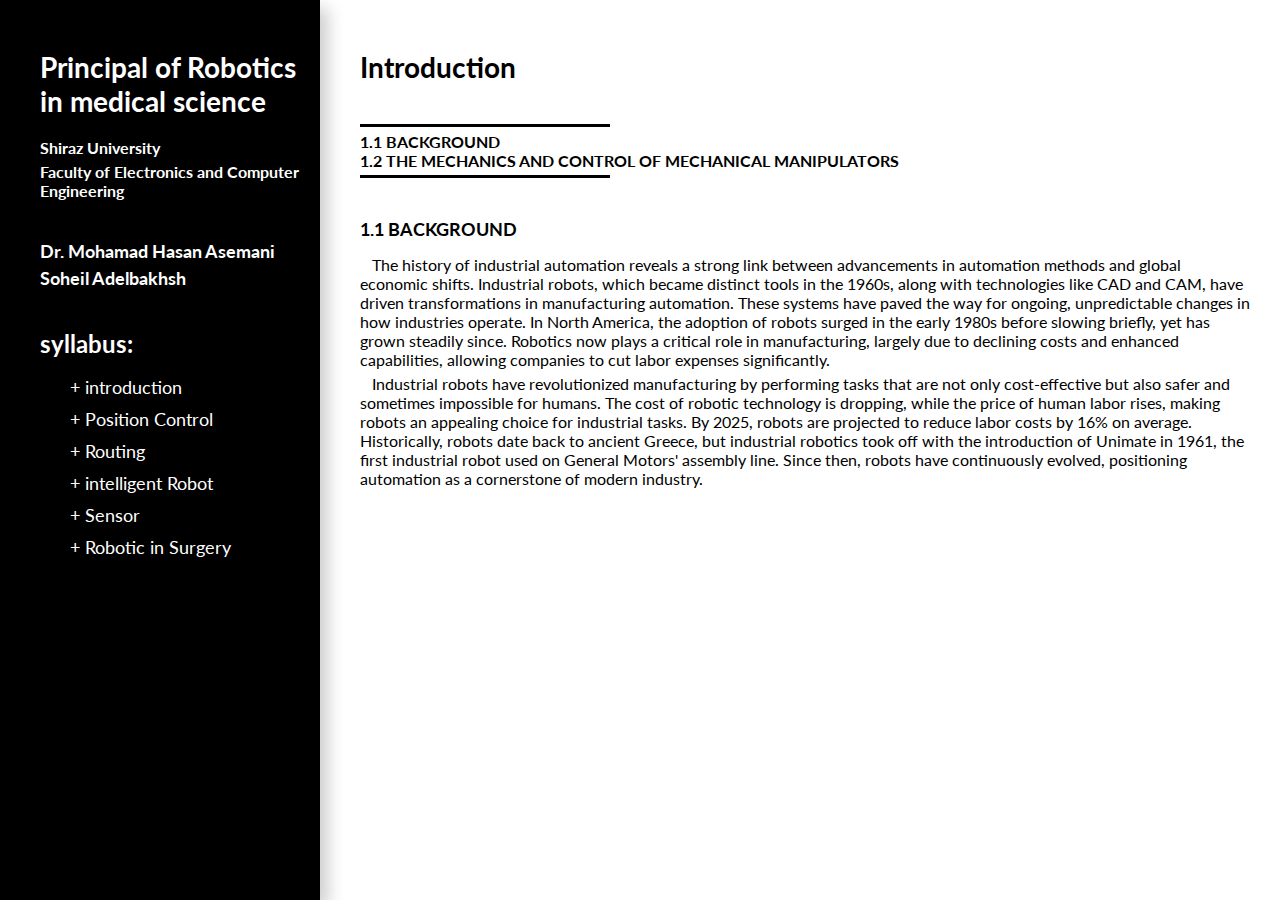
==== introduction/introduction1/introduction.html @ 7c98d3ae "base" ====
<!DOCTYPE html>
<html>
    <head>
        <title>
            introduction2
        </title>


        <link rel="preconnect" href="https://fonts.googleapis.com">
        <link rel="preconnect" href="https://fonts.gstatic.com" crossorigin>
        <link href="https://fonts.googleapis.com/css2?family=Lato:ital,wght@0,100;0,300;0,400;0,700;0,900;1,100;1,300;1,400;1,700;1,900&display=swap" rel="stylesheet">



        <link rel="stylesheet" href="./style.css">

    </head>
    <body>
        <div class="container" id="bigContainer">
            <div id="leftSection">

                <div id="textSection">
                    <h1>Principal of Robotics in medical science</h1>
                    <h4 class="muted">Shiraz University</h4>
                    <h4 class="mgBtBig">Faculty of Electronics and Computer Engineering</h4>
                    <div id="author" class="mgBtBig">
                        <h3 class="mgBtSm">Dr. Mohamad Hasan Asemani</h4>
                        <h3>Soheil Adelbakhsh</h4>    
                    </div>
                    
                    <div id="syllabus">
                        <div>
                            <h2 class="mgBtMd">syllabus:</h2>
                            <button class="mgBtSm"><span>+ </span>introduction</button>
                            <div class="mgBtSm jsSyllabus">
                                <a href=""><span>- </span>part 1</a>
                                <a href=""><span>- </span>part 2</a>
                            </div>
                        </div>

                        <div>
                        <button class="mgBtSm"><span>+ </span>Position Control</button>
                            <div class="mgBtSm">
                                <a href=""><span>- </span>part 1</a>
                                <a href=""><span>- </span>part 2</a>
                            </div>
                        </div>
                        <div>
                            <button class="mgBtSm"><span>+ </span>Routing</button>
                            <div class="mgBtSm">
                                <a href=""><span>- </span>part 1</a>
                                <a href=""><span>- </span>part 2</a>
                            </div>
                        </div>
                        <div>
                            <button class="mgBtSm"><span>+ </span>intelligent Robot</button>
                            <div class="mgBtSm">
                                <a href=""><span>- </span>part 1</a>
                                <a href=""><span>- </span>part 2</a>
                            </div>
                        </div>
                        <div>
                            <button class="mgBtSm"><span>+ </span>Sensor</button>
                            <div class="mgBtSm">
                                <a href=""><span>- </span>part 1</a>
                                <a href=""><span>- </span>part 2</a>
                            </div>
                        </div>
                        <div>
                            <button><span>+ </span>Robotic in Surgery</button>
                            <div class="mgBtSm">
                                <a href=""><span>- </span>part 1</a>
                                <a href=""><span>- </span>part 2</a>
                            </div>
                        </div>
                    </div>

                </div>
                
            </div>


            <div id="right-section">
                <div id="up-section"  class="mgBtBig">
                    <h1 class="mgBtBig">Introduction</h1>
                    <span class="mgBtSm"></span>
                    <div class="mgBtSm">
                        <h4><span>1.1 </span> BACKGROUND</h4>
                        <h4><span>1.2 </span>THE MECHANICS AND CONTROL OF MECHANICAL MANIPULATORS</h4>
                    </div>
                    <span></span>
                </div>

                <div id="down-section">
                    <h3 class="mgBtMd"><span>1.1 </span> BACKGROUND</h3>
                    <p class="mgBtSm">
                        &nbsp; &nbsp;The history of industrial automation reveals a strong link between advancements in automation methods and global economic shifts. Industrial robots, which became distinct tools in the 1960s, along with technologies like CAD and CAM, have driven transformations in manufacturing automation. These systems have paved the way for ongoing, unpredictable changes in how industries operate. In North America, the adoption of robots surged in the early 1980s before slowing briefly, yet has grown steadily since. Robotics now plays a critical role in manufacturing, largely due to declining costs and enhanced capabilities, allowing companies to cut labor expenses significantly.
                    </p>
                    <p>
                        &nbsp; &nbsp;Industrial robots have revolutionized manufacturing by performing tasks that are not only cost-effective but also safer and sometimes impossible for humans. The cost of robotic technology is dropping, while the price of human labor rises, making robots an appealing choice for industrial tasks. By 2025, robots are projected to reduce labor costs by 16% on average. Historically, robots date back to ancient Greece, but industrial robotics took off with the introduction of Unimate in 1961, the first industrial robot used on General Motors' assembly line. Since then, robots have continuously evolved, positioning automation as a cornerstone of modern industry.
                    </p>
                </div>
            </div>
        </div>







        <script src="./script.js"></script>
    </body>
</html>
---- introduction/introduction1/style.css ----
* {
    font-family: Lato,proxima-nova,Helvetica Neue,Arial,sans-serif;
    margin: 0;
    padding: 0;
}

body {
    overflow: hidden;
}

a {
    color: white;
    text-decoration: none;
}

button {
    background-color: black;
    border: none;
    color: white;
    margin: 0;
    padding: 0;
    text-align: left;
}

button:hover {
    cursor: pointer;
}

a:hover {
    color: white; 
    text-decoration:none; 
    cursor:pointer;
}

@media(min-width: 1024px) {
    #bigContainer {
        display: flex;
        flex-direction: row;
    }
    
    #leftSection {
        flex: 0 0 320px;
        height: 100vh;
        overflow-y: scroll;
        background-color: black;
        color: white;
        box-shadow: 0.5rem 0.5rem 1rem rgba(0,0,0,0.2);
    }

    #textSection {
        width: 260px;
        padding: 50px 20px 30px 40px;
        word-wrap: break-word;
    }

    #textSection > .muted {
        margin: 20px 0px 5px 0px;
    }

    #syllabus {
        display: flex;
        flex-direction: column;
    }

    #syllabus > div > button {
        font-size: 1.125rem;
        text-align: left;
        margin-left: 25px;
        padding: 2.5px 5px 2.5px 5px;
    }
    
    #syllabus > div > button:hover {
        transform: scale(1.1);
        transition: all 0.3s ease-in-out;
    }

    #syllabus > div > div {
        display: none;
        flex-direction: column;
    }

    #syllabus > div > div > a {
        padding: 2.5px 5px 2.5px 5px;
        margin-left: 55px;
    }

    #syllabus > div > div > a:hover {
        transform: scale(1.1);
        transition: all 0.3s ease-in-out;
    }
    
    #right-section {
        max-width: 1000px;
        height: 200px;
        padding: 50px 30px 50px 40px;
        text-wrap: wrap;
        flex-grow: 1;
    }

    #up-section > span {
        display: block;
        width: 250px;
        height: 3px;
        background-color: black;
    }

}

h1 {
    font-size: 1.75rem;
    font-weight: bold;
}

h2 {
    font-size: 1.5rem;
}

h3 {
    font-size: 1.15rem;
}

.muted {
    color: white;
}

.mgBtBig {
    margin-bottom: 40px;
}

.mgBtSm {
    margin-bottom: 5px;
}

.mgBtMd{
    margin-bottom: 15px;
}
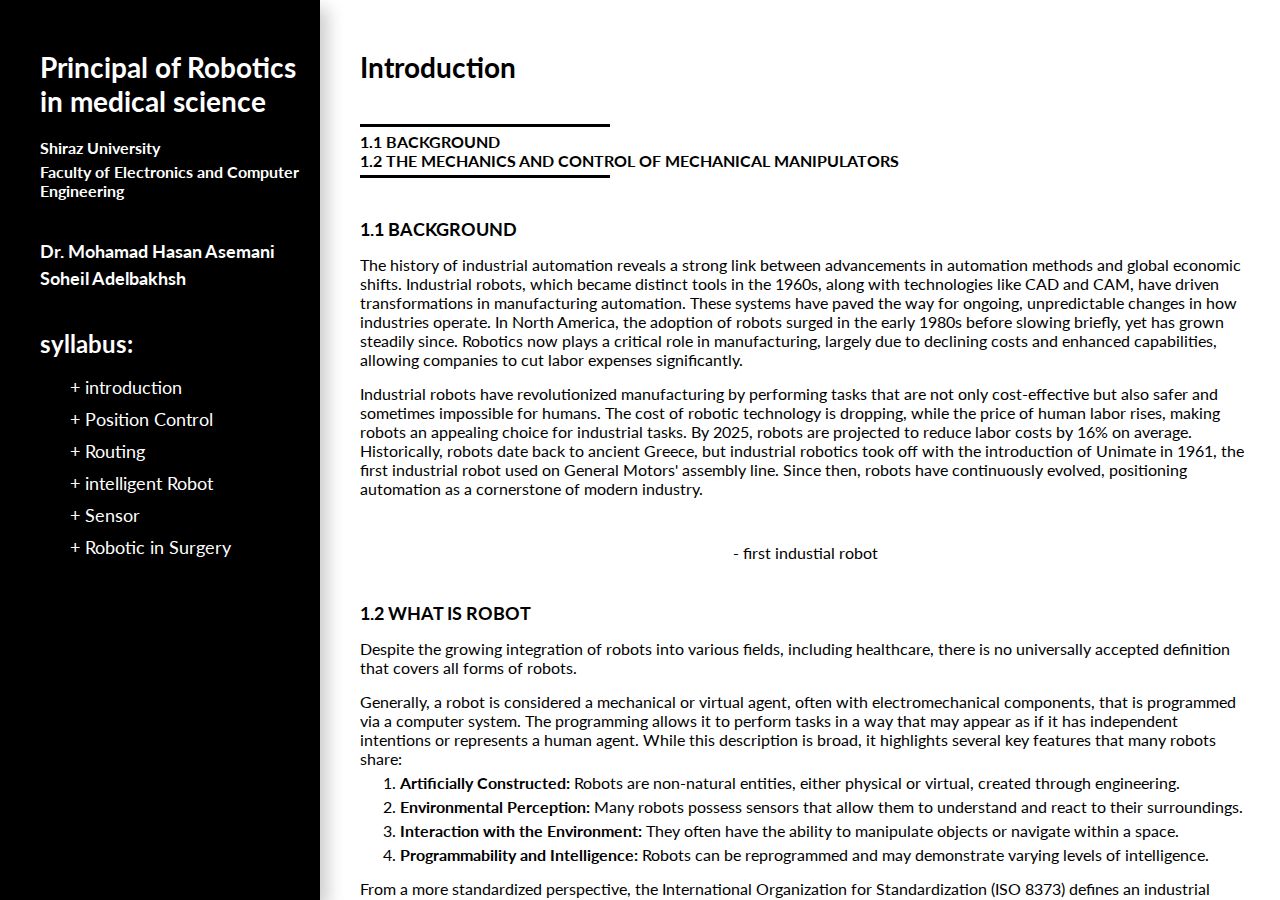
==== commit 4fcbe606: "add some text" ====
--- a/introduction/introduction1/introduction.html
+++ b/introduction/introduction1/introduction.html
@@ -81,25 +81,70 @@
 
 
             <div id="right-section">
-                <div id="up-section"  class="mgBtBig">
-                    <h1 class="mgBtBig">Introduction</h1>
-                    <span class="mgBtSm"></span>
-                    <div class="mgBtSm">
-                        <h4><span>1.1 </span> BACKGROUND</h4>
-                        <h4><span>1.2 </span>THE MECHANICS AND CONTROL OF MECHANICAL MANIPULATORS</h4>
+                <div>
+                    <div id="up-section"  class="mgBtBig">
+                        <h1 class="mgBtBig">Introduction</h1>
+                        <span class="mgBtSm"></span>
+                        <div class="mgBtSm">
+                            <h4><span>1.1 </span> BACKGROUND</h4>
+                            <h4><span>1.2 </span>THE MECHANICS AND CONTROL OF MECHANICAL MANIPULATORS</h4>
+                        </div>
+                        <span></span>
                     </div>
-                    <span></span>
-                </div>
-
-                <div id="down-section">
-                    <h3 class="mgBtMd"><span>1.1 </span> BACKGROUND</h3>
-                    <p class="mgBtSm">
-                        &nbsp; &nbsp;The history of industrial automation reveals a strong link between advancements in automation methods and global economic shifts. Industrial robots, which became distinct tools in the 1960s, along with technologies like CAD and CAM, have driven transformations in manufacturing automation. These systems have paved the way for ongoing, unpredictable changes in how industries operate. In North America, the adoption of robots surged in the early 1980s before slowing briefly, yet has grown steadily since. Robotics now plays a critical role in manufacturing, largely due to declining costs and enhanced capabilities, allowing companies to cut labor expenses significantly.
-                    </p>
-                    <p>
-                        &nbsp; &nbsp;Industrial robots have revolutionized manufacturing by performing tasks that are not only cost-effective but also safer and sometimes impossible for humans. The cost of robotic technology is dropping, while the price of human labor rises, making robots an appealing choice for industrial tasks. By 2025, robots are projected to reduce labor costs by 16% on average. Historically, robots date back to ancient Greece, but industrial robotics took off with the introduction of Unimate in 1961, the first industrial robot used on General Motors' assembly line. Since then, robots have continuously evolved, positioning automation as a cornerstone of modern industry.
-                    </p>
-                </div>
+    
+                    <div id="down-section">
+                        <h3 class="mgBtMd"><span>1.1 </span> BACKGROUND</h3>
+                        <p class="mgBtMd">
+                            The history of industrial automation reveals a strong link between advancements in automation methods and global economic shifts. Industrial robots, which became distinct tools in the 1960s, along with technologies like CAD and CAM, have driven transformations in manufacturing automation. These systems have paved the way for ongoing, unpredictable changes in how industries operate. In North America, the adoption of robots surged in the early 1980s before slowing briefly, yet has grown steadily since. Robotics now plays a critical role in manufacturing, largely due to declining costs and enhanced capabilities, allowing companies to cut labor expenses significantly.
+                        </p>
+                        <p class="mgBtBig">
+                            Industrial robots have revolutionized manufacturing by performing tasks that are not only cost-effective but also safer and sometimes impossible for humans. The cost of robotic technology is dropping, while the price of human labor rises, making robots an appealing choice for industrial tasks. By 2025, robots are projected to reduce labor costs by 16% on average. Historically, robots date back to ancient Greece, but industrial robotics took off with the introduction of Unimate in 1961, the first industrial robot used on General Motors' assembly line. Since then, robots have continuously evolved, positioning automation as a cornerstone of modern industry.
+                        </p>
+                        <div id="first-robot-img" class="mgBtBig">
+                            <img src="../img/first-industrial-robot.jpeg" alt="" class="mgBtSm">
+                            <span>- first industial robot</span>
+                        </div>
+                        <h3 class="mgBtMd"><span>1.2 </span> WHAT IS ROBOT</h3>
+                        <p class="mgBtMd">Despite the growing integration of robots into various fields, including healthcare, there is no universally accepted definition that covers all forms of robots.</p>
+                        <p class="mgBtSm">Generally, a robot is considered a mechanical or virtual agent, often with electromechanical components, that is programmed via a computer system. The programming allows it to perform tasks in a way that may appear as if it has independent intentions or represents a human agent. While this description is broad, it highlights several key features that many robots share:</p>
+                        <ol class="subp">
+                            <li class="mgBtSm"><span class="bold">Artificially Constructed: </span>Robots are non-natural entities, either physical or virtual, created through engineering.</li>
+                            <li class="mgBtSm"><span class="bold">Environmental Perception: </span>Many robots possess sensors that allow them to understand and react to their surroundings.</li>
+                            <li class="mgBtSm"><span class="bold">Interaction with the Environment: </span>They often have the ability to manipulate objects or navigate within a space.</li>
+                            <li class="mgBtMd"><span class="bold">Programmability and Intelligence: </span>Robots can be reprogrammed and may demonstrate varying levels of intelligence.</li>
+                            </ol>
+                        <p class="mgBtMd">From a more standardized perspective, the International Organization for Standardization (ISO 8373) defines an industrial robot as "an automatically controlled, reprogrammable, multipurpose manipulator, programmable in three or more axes, which can be either stationary or mobile" and is primarily used in automation applications.</p>
+                        <p class="mgBtBig">For the medical applications context, it’s also relevant to mention service robots. Unlike industrial robots, service robots are designed to interact with humans and assist with healthcare, rehabilitation, and surgery. This category often includes robotic systems that provide high precision and aid in minimally invasive procedures, making them crucial in modern medical sciences.</p>
+                        <h3 class="mgBtMd"><span>1.3 </span> KEY COMPONENTS OF A ROBOT</h3>
+                        <h4 class="mgBtSm">&nbsp; &nbsp;1.3.1 Mechanical Structure of Robots</h4>
+                        <div class="subp">
+                            <p class="mgBtMd">In the context of medical robotics, the <span class="bold">mechanical structure</span> is a critical component that dictates the robot's design, flexibility, precision, and range of motion. The mechanical design must be carefully tailored to meet the stringent requirements of medical applications, where safety, dexterity, and minimal invasiveness are paramount.</p>
+                            <div>
+                                <p class="bold mgBtSm">1.3.1.1 Manipulators and Joints</p>
+                                <div class="subp">
+                                    <p class="mgBtSm">Medical robots often incorporate highly articulated manipulators designed to mimic human arm movements. These manipulators typically consist of:</p>
+                                    <div class="subp">
+                                        <ul id="joint-list">
+                                            <li class="mgBtMd"><span class="bold">Revolute Joints: </span>Allow rotation around an axis, providing greater flexibility and precision. These are commonly used in surgical robots to enable intricate movements.</li>
+                                            <div class="mgBtBig"><iframe class="youtube-iframe" src="https://www.youtube.com/embed/wwyJS9X3WvE?si=flB6PoMx7jscliVh" title="YouTube video player" frameborder="0" allow="accelerometer; autoplay; clipboard-write; encrypted-media; gyroscope; picture-in-picture; web-share" referrerpolicy="strict-origin-when-cross-origin" allowfullscreen></iframe></div>
+                                            <li class="mgBtSm"><span class="bold">Prismatic Joints: </span>Provide linear motion, which can be beneficial in applications like robotic prosthetics, where extending and contracting movements are necessary.</li>
+                                            <div class="mgBtBig"><iframe class="youtube-iframe" src="https://www.youtube.com/embed/ih3oXigeY-U?si=2LWUDbDAtpgY8Z-O" title="YouTube video player" frameborder="0" allow="accelerometer; autoplay; clipboard-write; encrypted-media; gyroscope; picture-in-picture; web-share" referrerpolicy="strict-origin-when-cross-origin" allowfullscreen></iframe></div>
+                                            <li class="mgBtSm"><span class="bold">Spherical Joints: </span> A spherical joint allows three rotational degrees of freedom (pitch, yaw, and roll), similar to a human shoulder joint. It can rotate in multiple directions, enabling a wide range of motion. In robotic arms used for ultrasound imaging, spherical joints help navigate around the patient’s body, allowing comprehensive scanning without repositioning the arm.</li>
+                                            <div class="mgBtBig"><iframe class="youtube-iframe" src="https://www.youtube.com/embed/VfNmW1J9A6I?si=QvQdfV7qaufOX_YB" title="YouTube video player" frameborder="0" allow="accelerometer; autoplay; clipboard-write; encrypted-media; gyroscope; picture-in-picture; web-share" referrerpolicy="strict-origin-when-cross-origin" allowfullscreen></iframe></div>
+                                            <li class="mgBtSm"><span class="bold">Cylindrical Joints: </span>A cylindrical joint combines one prismatic (linear) and one revolute (rotational) degree of freedom. This allows the joint to move in a straight line while also rotating around an axis.  In a robotic exoskeleton, cylindrical joints help provide the dual motion needed for arm support, combining linear lifting with rotational movements.</li>
+                                            <div class="mgBtBig"><iframe class="youtube-iframe" src="https://www.youtube.com/embed/Asnl4oprBJc?si=9AQK6TBUPn2N4isD" title="YouTube video player" frameborder="0" allow="accelerometer; autoplay; clipboard-write; encrypted-media; gyroscope; picture-in-picture; web-share" referrerpolicy="strict-origin-when-cross-origin" allowfullscreen></iframe></div>
+                                            <li class="mgBtSm"><span class="bold">Planar Joints: </span>Planar joints allow movement in a two-dimensional plane, typically involving sliding and rotational motions within the same plane. In medical lab automation robots, planar joints enable the precise movement of tools and instruments across the workspace.</li>
+                                            <div class="mgBtBig"><iframe class="youtube-iframe" src="https://www.youtube.com/embed/cjJaXjyJNPA?si=0TFJGtLXgchk5J38" title="YouTube video player" frameborder="0" allow="accelerometer; autoplay; clipboard-write; encrypted-media; gyroscope; picture-in-picture; web-share" referrerpolicy="strict-origin-when-cross-origin" allowfullscreen></iframe></div>
+                                            <li class="mgBtSm"><span class="bold">Universal Joints: </span> A universal joint allows rotational movement around two perpendicular axes, giving two degrees of rotational freedom. It is less flexible than a spherical joint but simpler and more robust. In robotic systems used for orthopedic surgery, universal joints can provide stable and precise movement when drilling or cutting.</li>
+                                            <div class="mgBtBig"><iframe class="youtube-iframe" src="https://www.youtube.com/embed/Tjn5BAqSb2Q?si=Xg_NMPYivowAM1gq" title="YouTube video player" frameborder="0" allow="accelerometer; autoplay; clipboard-write; encrypted-media; gyroscope; picture-in-picture; web-share" referrerpolicy="strict-origin-when-cross-origin" allowfullscreen></iframe></div>
+                                        </ul>
+                                    </div>
+                                </div>
+                            </div>
+                        </div>
+                        
+                    </div>
+                </div>   
             </div>
         </div>
 
--- a/introduction/introduction1/style.css
+++ b/introduction/introduction1/style.css
@@ -5,8 +5,9 @@
 }
 
 body {
-    overflow: hidden;
-}
+        overflow-x: hidden !important;
+}
+    
 
 a {
     color: white;
@@ -32,7 +33,12 @@
     cursor:pointer;
 }
 
-@media(min-width: 1024px) {
+@media(min-width: 992px) {
+
+    body {
+        overflow-y: hidden;
+    }
+    
     #bigContainer {
         display: flex;
         flex-direction: row;
@@ -90,11 +96,15 @@
     }
     
     #right-section {
-        max-width: 1000px;
-        height: 200px;
+        height: calc(100vh - 100px);
         padding: 50px 30px 50px 40px;
         text-wrap: wrap;
         flex-grow: 1;
+        overflow-y: scroll;
+    }
+
+    #right-section > div {
+        max-width: 1000px;
     }
 
     #up-section > span {
@@ -104,8 +114,118 @@
         background-color: black;
     }
 
-}
-
+    #first-robot-img {
+        display: flex;
+        flex-direction: column;
+        width: 100%;
+        align-items: center;
+    }
+
+    #first-robot-img > img {
+        width: 300px;
+        border-radius: 10px;
+    }
+
+    #joint-list > div {
+        display: flex;
+        width: 100%;
+        height: 315px;
+        overflow: hidden;
+        justify-content: center;
+    }
+
+}
+
+
+@media(max-width: 991px) {
+    #bigContainer {
+        display: flex;
+        flex-direction: column;
+    }
+
+    #leftSection {
+        color: white;
+        box-shadow: 0.5rem 0.5rem 1rem rgba(0,0,0,0.2);
+    }
+    
+    #textSection {
+        width: 100%;
+        background-color: black;
+        padding: 50px 20px 30px 40px;
+        word-wrap: break-word;
+    }
+
+    #textSection > .muted {
+        margin: 20px 0px 5px 0px;
+    }
+
+    #syllabus {
+        display: flex;
+        flex-direction: column;
+    }
+
+    #syllabus > div > button {
+        font-size: 1.125rem;
+        text-align: left;
+        margin-left: 25px;
+        padding: 2.5px 5px 2.5px 5px;
+    }
+    
+    #syllabus > div > button:hover {
+        transform: scale(1.1);
+        transition: all 0.3s ease-in-out;
+    }
+
+    #syllabus > div > div {
+        display: none;
+        flex-direction: column;
+    }
+
+    #syllabus > div > div > a {
+        padding: 2.5px 5px 2.5px 5px;
+        margin-left: 55px;
+    }
+
+    #syllabus > div > div > a:hover {
+        transform: scale(1.02);
+        transition: all 0.3s ease-in-out;
+    }
+
+    #right-section {
+        max-width: 1000px;
+        padding: 50px 30px 50px 40px;
+        text-wrap: wrap;
+        flex-grow: 1;
+    }
+
+    #up-section > span {
+        display: block;
+        width: 250px;
+        height: 3px;
+        background-color: black;
+    }
+
+    #first-robot-img {
+        display: flex;
+        flex-direction: column;
+        width: 100%;
+        align-items: center;
+    }
+
+    #first-robot-img > img {
+        width: 300px;
+        border-radius: 10px;
+    }
+
+    #joint-list > div {
+        display: flex;
+        width: 100%;
+        height: 315px;
+        overflow: hidden;
+        justify-content: center;
+    }
+
+}
 h1 {
     font-size: 1.75rem;
     font-weight: bold;
@@ -133,4 +253,18 @@
 
 .mgBtMd{
     margin-bottom: 15px;
+}
+
+.bold {
+    font-weight: bold;
+}
+
+.subp {
+    margin-left: 40px;
+}
+
+.youtube-iframe {
+    width: 560px;
+    height: 100%;
+    border-radius: 10px;
 }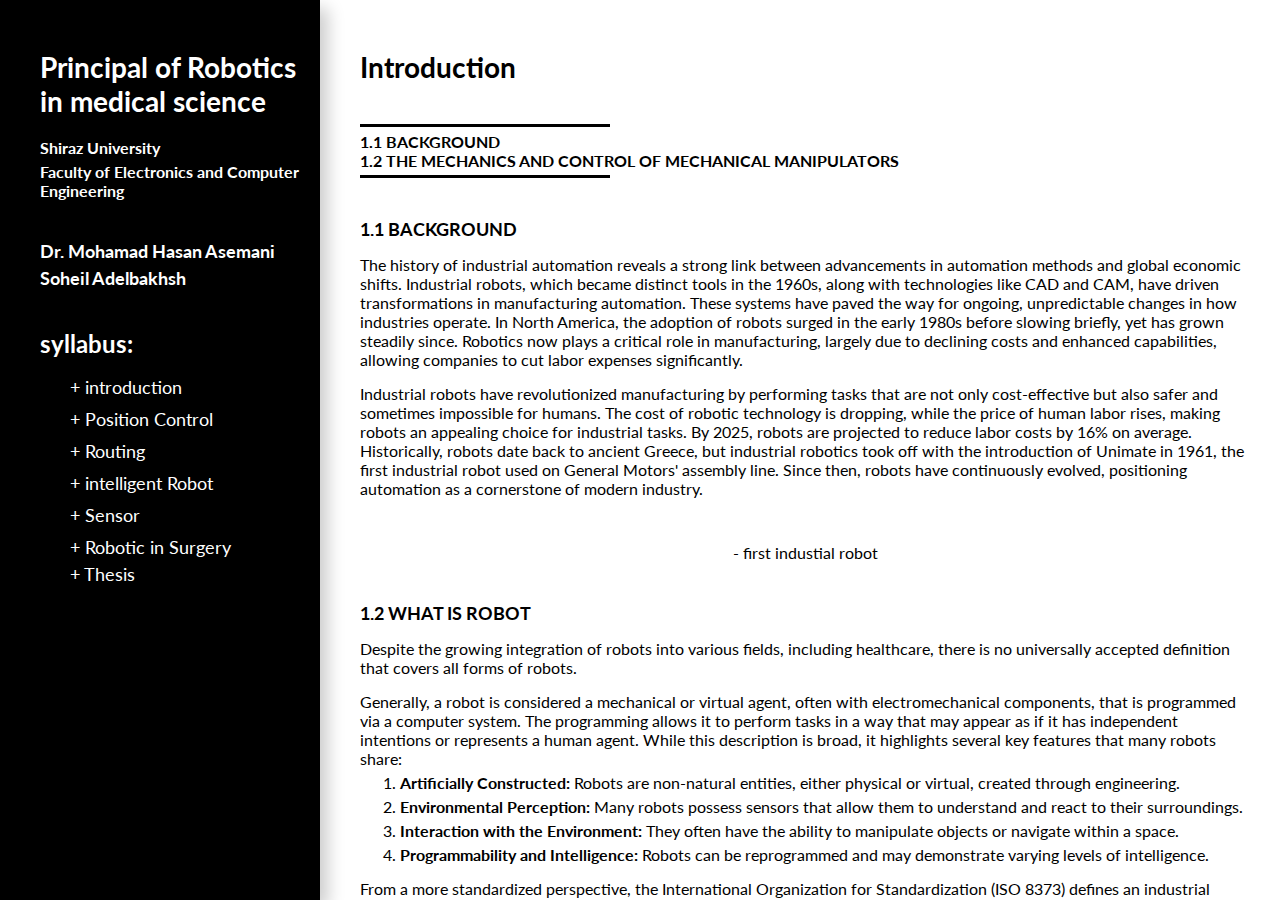
==== commit 7915fb1e: "Update introduction.html" ====
--- a/introduction/introduction1/introduction.html
+++ b/introduction/introduction1/introduction.html
@@ -73,6 +73,13 @@
                                 <a href=""><span>- </span>part 2</a>
                             </div>
                         </div>
+                        <div>
+                            <button><span>+ </span>Thesis</button>
+                            <div class="mgBtSm">
+                                <a href=""><span>- </span>part 1</a>
+                                <a href=""><span>- </span>part 2</a>
+                            </div>
+                        </div>
                     </div>
 
                 </div>
@@ -127,16 +134,31 @@
                                         <ul id="joint-list">
                                             <li class="mgBtMd"><span class="bold">Revolute Joints: </span>Allow rotation around an axis, providing greater flexibility and precision. These are commonly used in surgical robots to enable intricate movements.</li>
                                             <div class="mgBtBig"><iframe class="youtube-iframe" src="https://www.youtube.com/embed/wwyJS9X3WvE?si=flB6PoMx7jscliVh" title="YouTube video player" frameborder="0" allow="accelerometer; autoplay; clipboard-write; encrypted-media; gyroscope; picture-in-picture; web-share" referrerpolicy="strict-origin-when-cross-origin" allowfullscreen></iframe></div>
-                                            <li class="mgBtSm"><span class="bold">Prismatic Joints: </span>Provide linear motion, which can be beneficial in applications like robotic prosthetics, where extending and contracting movements are necessary.</li>
+                                            <li class="mgBtMd"><span class="bold">Prismatic Joints: </span>Provide linear motion, which can be beneficial in applications like robotic prosthetics, where extending and contracting movements are necessary.</li>
                                             <div class="mgBtBig"><iframe class="youtube-iframe" src="https://www.youtube.com/embed/ih3oXigeY-U?si=2LWUDbDAtpgY8Z-O" title="YouTube video player" frameborder="0" allow="accelerometer; autoplay; clipboard-write; encrypted-media; gyroscope; picture-in-picture; web-share" referrerpolicy="strict-origin-when-cross-origin" allowfullscreen></iframe></div>
-                                            <li class="mgBtSm"><span class="bold">Spherical Joints: </span> A spherical joint allows three rotational degrees of freedom (pitch, yaw, and roll), similar to a human shoulder joint. It can rotate in multiple directions, enabling a wide range of motion. In robotic arms used for ultrasound imaging, spherical joints help navigate around the patient’s body, allowing comprehensive scanning without repositioning the arm.</li>
+                                            <li class="mgBtMd"><span class="bold">Spherical Joints: </span> A spherical joint allows three rotational degrees of freedom (pitch, yaw, and roll), similar to a human shoulder joint. It can rotate in multiple directions, enabling a wide range of motion. In robotic arms used for ultrasound imaging, spherical joints help navigate around the patient’s body, allowing comprehensive scanning without repositioning the arm.</li>
                                             <div class="mgBtBig"><iframe class="youtube-iframe" src="https://www.youtube.com/embed/VfNmW1J9A6I?si=QvQdfV7qaufOX_YB" title="YouTube video player" frameborder="0" allow="accelerometer; autoplay; clipboard-write; encrypted-media; gyroscope; picture-in-picture; web-share" referrerpolicy="strict-origin-when-cross-origin" allowfullscreen></iframe></div>
-                                            <li class="mgBtSm"><span class="bold">Cylindrical Joints: </span>A cylindrical joint combines one prismatic (linear) and one revolute (rotational) degree of freedom. This allows the joint to move in a straight line while also rotating around an axis.  In a robotic exoskeleton, cylindrical joints help provide the dual motion needed for arm support, combining linear lifting with rotational movements.</li>
+                                            <li class="mgBtMd"><span class="bold">Cylindrical Joints: </span>A cylindrical joint combines one prismatic (linear) and one revolute (rotational) degree of freedom. This allows the joint to move in a straight line while also rotating around an axis.  In a robotic exoskeleton, cylindrical joints help provide the dual motion needed for arm support, combining linear lifting with rotational movements.</li>
                                             <div class="mgBtBig"><iframe class="youtube-iframe" src="https://www.youtube.com/embed/Asnl4oprBJc?si=9AQK6TBUPn2N4isD" title="YouTube video player" frameborder="0" allow="accelerometer; autoplay; clipboard-write; encrypted-media; gyroscope; picture-in-picture; web-share" referrerpolicy="strict-origin-when-cross-origin" allowfullscreen></iframe></div>
-                                            <li class="mgBtSm"><span class="bold">Planar Joints: </span>Planar joints allow movement in a two-dimensional plane, typically involving sliding and rotational motions within the same plane. In medical lab automation robots, planar joints enable the precise movement of tools and instruments across the workspace.</li>
+                                            <li class="mgBtMd"><span class="bold">Planar Joints: </span>Planar joints allow movement in a two-dimensional plane, typically involving sliding and rotational motions within the same plane. In medical lab automation robots, planar joints enable the precise movement of tools and instruments across the workspace.</li>
                                             <div class="mgBtBig"><iframe class="youtube-iframe" src="https://www.youtube.com/embed/cjJaXjyJNPA?si=0TFJGtLXgchk5J38" title="YouTube video player" frameborder="0" allow="accelerometer; autoplay; clipboard-write; encrypted-media; gyroscope; picture-in-picture; web-share" referrerpolicy="strict-origin-when-cross-origin" allowfullscreen></iframe></div>
-                                            <li class="mgBtSm"><span class="bold">Universal Joints: </span> A universal joint allows rotational movement around two perpendicular axes, giving two degrees of rotational freedom. It is less flexible than a spherical joint but simpler and more robust. In robotic systems used for orthopedic surgery, universal joints can provide stable and precise movement when drilling or cutting.</li>
+                                            <li class="mgBtMd"><span class="bold">Universal Joints: </span> A universal joint allows rotational movement around two perpendicular axes, giving two degrees of rotational freedom. It is less flexible than a spherical joint but simpler and more robust. In robotic systems used for orthopedic surgery, universal joints can provide stable and precise movement when drilling or cutting.</li>
                                             <div class="mgBtBig"><iframe class="youtube-iframe" src="https://www.youtube.com/embed/Tjn5BAqSb2Q?si=Xg_NMPYivowAM1gq" title="YouTube video player" frameborder="0" allow="accelerometer; autoplay; clipboard-write; encrypted-media; gyroscope; picture-in-picture; web-share" referrerpolicy="strict-origin-when-cross-origin" allowfullscreen></iframe></div>
+                                        </ul>
+                                    </div>
+                                </div>
+                            </div>
+
+                            <div>
+                                <p class="bold mgBtSm">1.3.1.2 End-Effectors</p>
+                                <div class="subp">
+                                    <p class="mgBtSm">The end-effector is a critical component in robotic manipulators, functioning as the "tool" or "hand" of the robot. In the context of medical robotics, end-effectors are highly specialized to meet the unique demands of various medical applications, ranging from surgical tools to rehabilitation devices. An end-effector is the device attached to the distal end of a robotic manipulator, designed to interact directly with the task environment. The type of end-effector used is typically tailored to the specific application and can include:</p>
+                                    <div class="subp">
+                                        <ul>
+                                            <li class="mgBtMd"><span class="bold">Grippers: </span>Grippers are mechanical devices designed to grasp and hold objects. In medical robotics, they are often used for handling instruments or manipulating tissue with precision. Grippers widely used in surgical robots for tasks like holding suturing needles or handling delicate tissues without causing damage.</li>
+                                            <li class="mgBtMd"><span class="bold">Surgical Tools: </span>These end-effectors are specifically designed to perform surgical tasks, such as cutting, suturing, or cauterizing tissues. This items utilized in minimally invasive surgeries, such as laparoscopic or robotic-assisted surgeries, where precision and control are paramount. SOme type of this toold are Scalpels, needle drivers, or forceps designed for precision tasks. One of interesting example of this type of End-effector are Electrosurgical Instruments. Electrosurgical instruments deliver electrical currents to cauterize or cut tissues, minimizing bleeding.</li>
+                                            <li class="mgBtMd"><span class="bold">Sensors and Feedback Devices: </span>These end-effectors are equipped with sensors to provide tactile, force, or visual feedback to the surgeon or operator. <span style="color: red;">These type of end-effectors are</span> vital in surgeries requiring delicate manipulation, where feedback on force and pressure can prevent tissue damage. A title that we discuss about it in this course is haptic that is related to this section and is one of the good example about this type of end-effectors.</li>
+                                            <li class="mgBtMd"><span class="bold">Specialized Devices: </span>These type  highly customized devices designed for specific medical tasks that standard tools cannot perform. Biopsy needles that used for extracting tissue samples with minimal invasiveness is these type of end-effectors.</li>
                                         </ul>
                                     </div>
                                 </div>
@@ -147,13 +169,6 @@
                 </div>   
             </div>
         </div>
-
-
-
-
-
-
-
         <script src="./script.js"></script>
     </body>
-</html>+</html>
